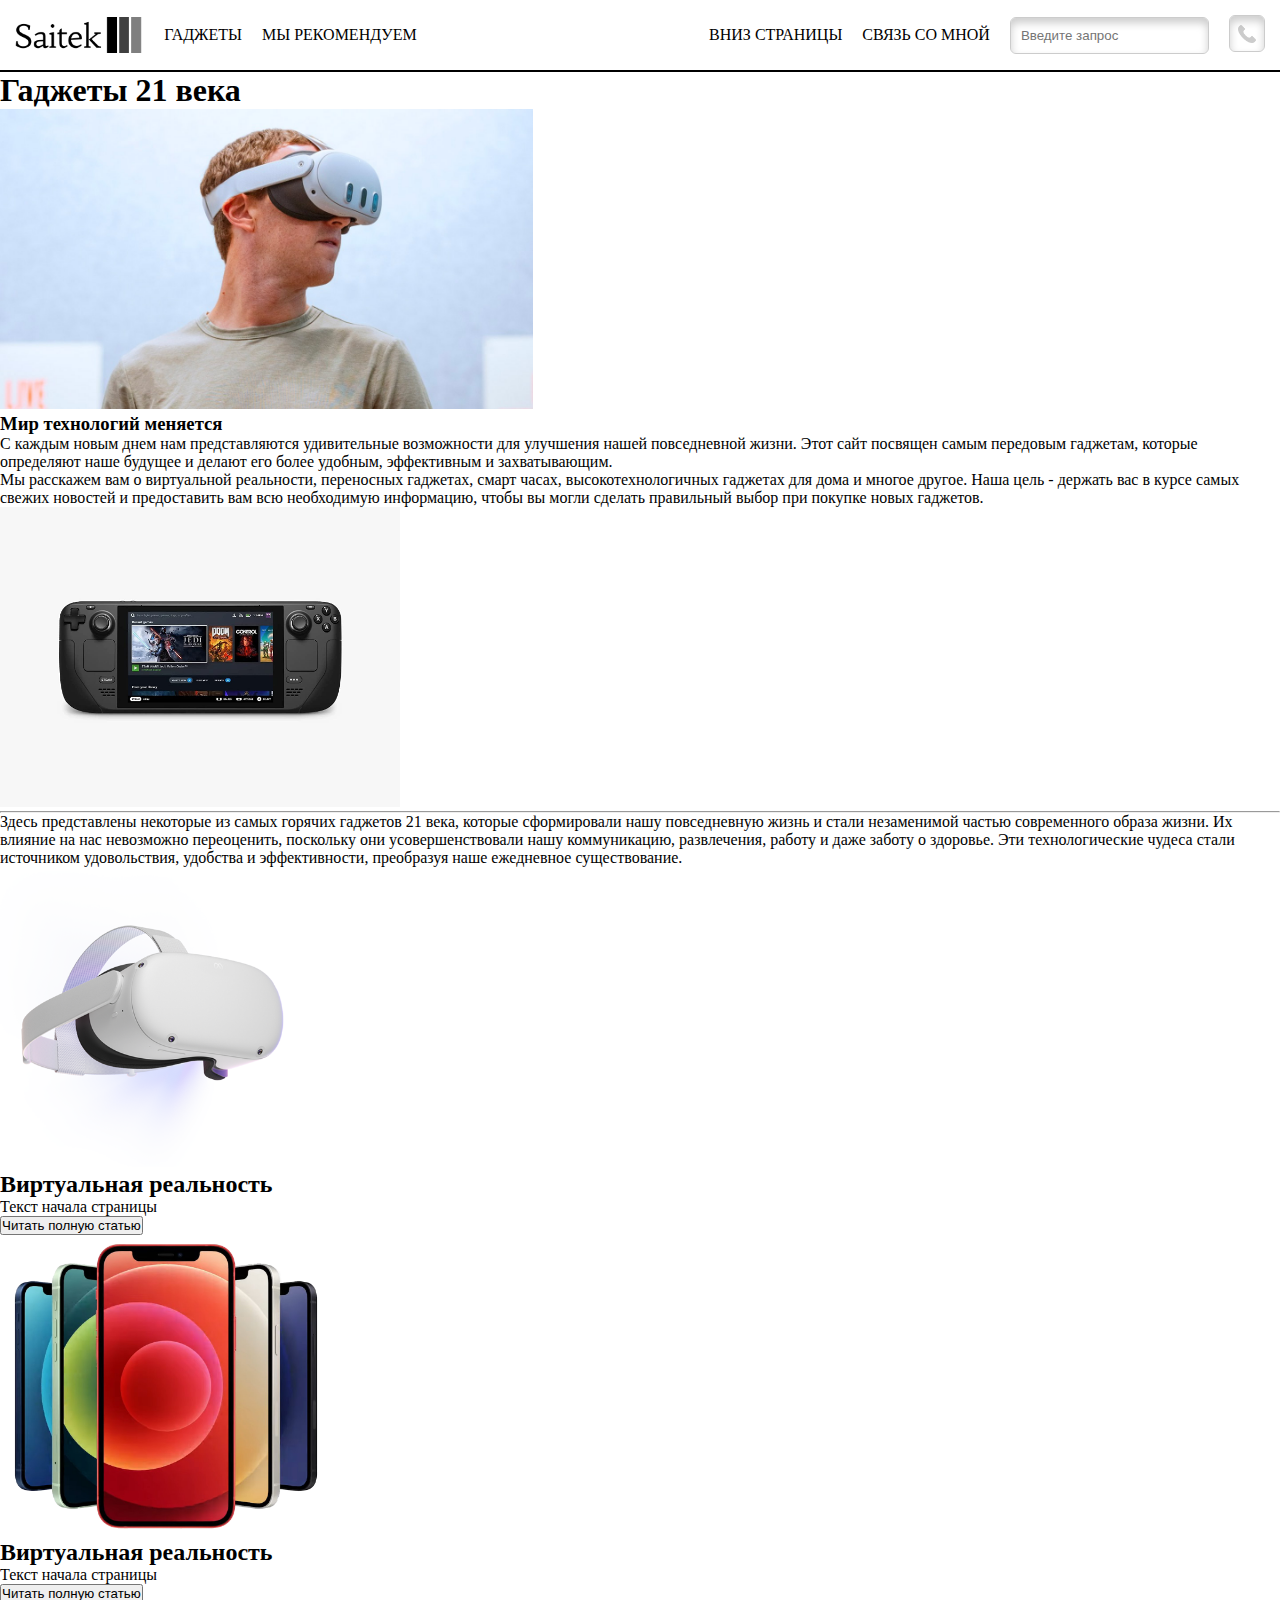
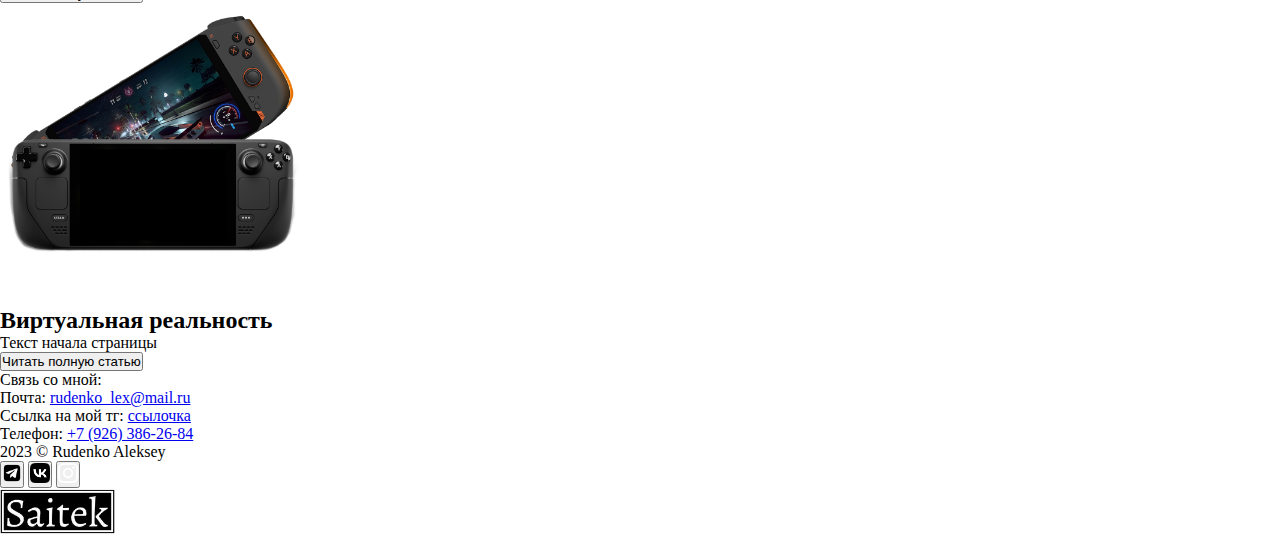
==== index.html @ 36a04a13 "update" ====
<!DOCTYPE html>
<html lang="en">
<head>
    <meta charset="UTF-8">
    <meta name="viewport" content="width=device-width, initial-scale=1.0">
    <title>Моя веб-страница</title>
    <link rel="icon" type="image" href="./assets/image/saitekLogo/favicon.webp">
    <link rel="stylesheet" href="./assets/styles/main.css">
</head>
<body>
    <header>
        <div>
            <img src="./assets/image/saitekLogo/saitekLogo.webp" alt = "saitekLogo">
            <nav>
                <ul>
                    <li><a href="#">Гаджеты</a></li>
                    <li><a href="#Recomendation">Мы рекомендуем</a></li>
                </ul>
            </nav>
        </div>
        <div>
            <nav>
                <ul>
                    <li><a href="#Footer">Вниз страницы</a></li>
                    <li><a href="#About">Связь со мной</a></li>
                    <li>
                        <form>
                            <label for="search"></label>
                            <input type="text" placeholder="Введите запрос">
                        </form>
                    </li>
                    <li><button><a href="tel:+79263862684"><img src="./assets/image/hrefLogo/phoneIco.png" alt="telIco" height="25"></a></button></li>
                </ul>
            </nav>
        </div>
    </header>

    <main>
        <h1>Гаджеты 21 века</h1>
        <div>
            <img src = "./assets/image/cukerberg.jpg" alt="cukerberg oculus quest 3" height="300">
            <h3>Мир технологий меняется</h3>
            <p>C каждым новым днем нам представляются
                удивительные возможности для улучшения нашей 
                повседневной жизни. Этот сайт посвящен самым 
                передовым гаджетам, которые определяют наше 
                будущее и делают его более удобным, эффективным 
                и захватывающим.</p>
        </div>

        <div>
            
            <p><nobr>Мы расскажем </nobr>вам о виртуальной реальности, 
                переносных гаджетах, смарт часах,  
                высокотехнологичных гаджетах для дома и многое 
                другое. Наша цель - держать вас в курсе самых свежих 
                новостей и предоставить вам всю необходимую 
                информацию, чтобы вы могли сделать правильный 
                выбор при покупке новых гаджетов.</p>
            <img src = "./assets/image/steamDeck.jpg" alt="cukerberg oculus quest 3" height="300">
        </div>

        <hr>

        <div>
            <a name="Recomendation"></a>
            <p>
                Здесь представлены некоторые из самых горячих гаджетов 21 века, которые сформировали нашу повседневную 
                жизнь и стали незаменимой частью современного образа жизни. Их влияние на нас невозможно переоценить, 
                поскольку они усовершенствовали нашу коммуникацию, развлечения, работу и даже заботу о здоровье. Эти 
                технологические чудеса стали источником удовольствия, удобства и эффективности, преобразуя наше ежедневное 
                существование.
            </p>
        </div>

        <div>
            <div class="panel">
                <img src="./assets/image/oculus-quest-2-png.png" alt="" height="300">
                <h2>Виртуальная реальность</h2>
                <p>Текст начала страницы</p>
                <button>
                    <p>Читать полную статью</p>
                </button>
            </div>

            <div class="panel">
                <img src="./assets/image/Apple-iPhone-12-Transparent.png" alt="" height="300">
                <h2>Виртуальная реальность</h2>
                <p>Текст начала страницы</p>
                <button>
                    <p>Читать полную статью</p>
                </button>
            </div>

            <div class="panel">
                <img src="./assets/image/steamDeck2.png" alt="" height="300">
                <h2>Виртуальная реальность</h2>
                <p>Текст начала страницы</p>
                <button>
                    <p>Читать полную статью</p>
                </button>
            </div>
        </div>
    </main>

    <footer>
        <div>
            <p><a name="About">Связь со мной:</a></p>
            <p>Почта: <a href="mailto:rudenko_lex@mail.ru">rudenko_lex@mail.ru</a></p>
            <p>Ссылка на мой тг: <a href="https://google.com"> ссылочка</a></p>
            <p>Телефон: <a href="tel:+79263862684">+7 (926) 386-26-84</a></p>
            <a name="Footer">2023 &copy; Rudenko Aleksey</a>
        </div>
        <div>
            <div>
                <button><img src="./assets/image/hrefLogo/tgLogo.png" alt="tg" height="20"></button>
                <button><img src="./assets/image/hrefLogo/vkLogo.png" alt="vk" height="20"></button>
                <button><img src="./assets/image/hrefLogo/instLogo.png" alt="inst" height="20"></button>
            </div>
            <img src="./assets/image/saitekLogo/saitekLogo2.webp" alt="logoSaitek" height="47">
        </div>
    </footer>
</body>
</html>
---- assets/styles/main.css ----
*{
    padding: 0;
    margin: 0;
}

body{
    background-color: white;
}

header > div > nav > ul > li > a:hover {
    color: purple;
    
}

header > div > img{
    height: 40px;
    transition: color 0.3s;
}

header{
    padding: 0.4cm;
    border-bottom: 2px solid black;
    display: flex;
    align-items: center;
    justify-content: space-between;
    font-family: 'Dela Gothic One';
}

header > div:first-child{
    align-items: center;
    display: flex;
    align-items: center;
    gap: 20px;
}

header > div:first-child > nav{
    align-items: center;
    display: flex;
    align-items: center;
    gap: 20px;
}

header > div > nav > ul {
    list-style-type: none;
    display: flex;
    align-items: center;
    gap: 20px;

}

header > div > nav > ul > li > a{
    display: block;
    text-decoration: none;
    text-transform: uppercase;
    color: black;
    
}

header > div > nav > ul > li > button {
    height: 37px;
    background-color: white;
    display: inline-block;
    border: 1px solid #ccc;
    border-radius: 6px;
    box-sizing: border-box;

    box-shadow: 0 5px 8px 0 rgba(0, 0, 0, 0.2) inset;
}

header > div > nav > ul > li > form > input{
    padding: 10px 10px;
    display: inline-block;
    border: 1px solid #ccc;
    border-radius: 6px;
    box-sizing: border-box;

    box-shadow: 0 5px 8px 0 rgba(0, 0, 0, 0.2) inset;
    
    
}

header > div > nav > ul > li > button > a > img{
    padding: 8px;
    height: 18px;
    opacity: 20%;
    display: flex;
    align-items: center;
}
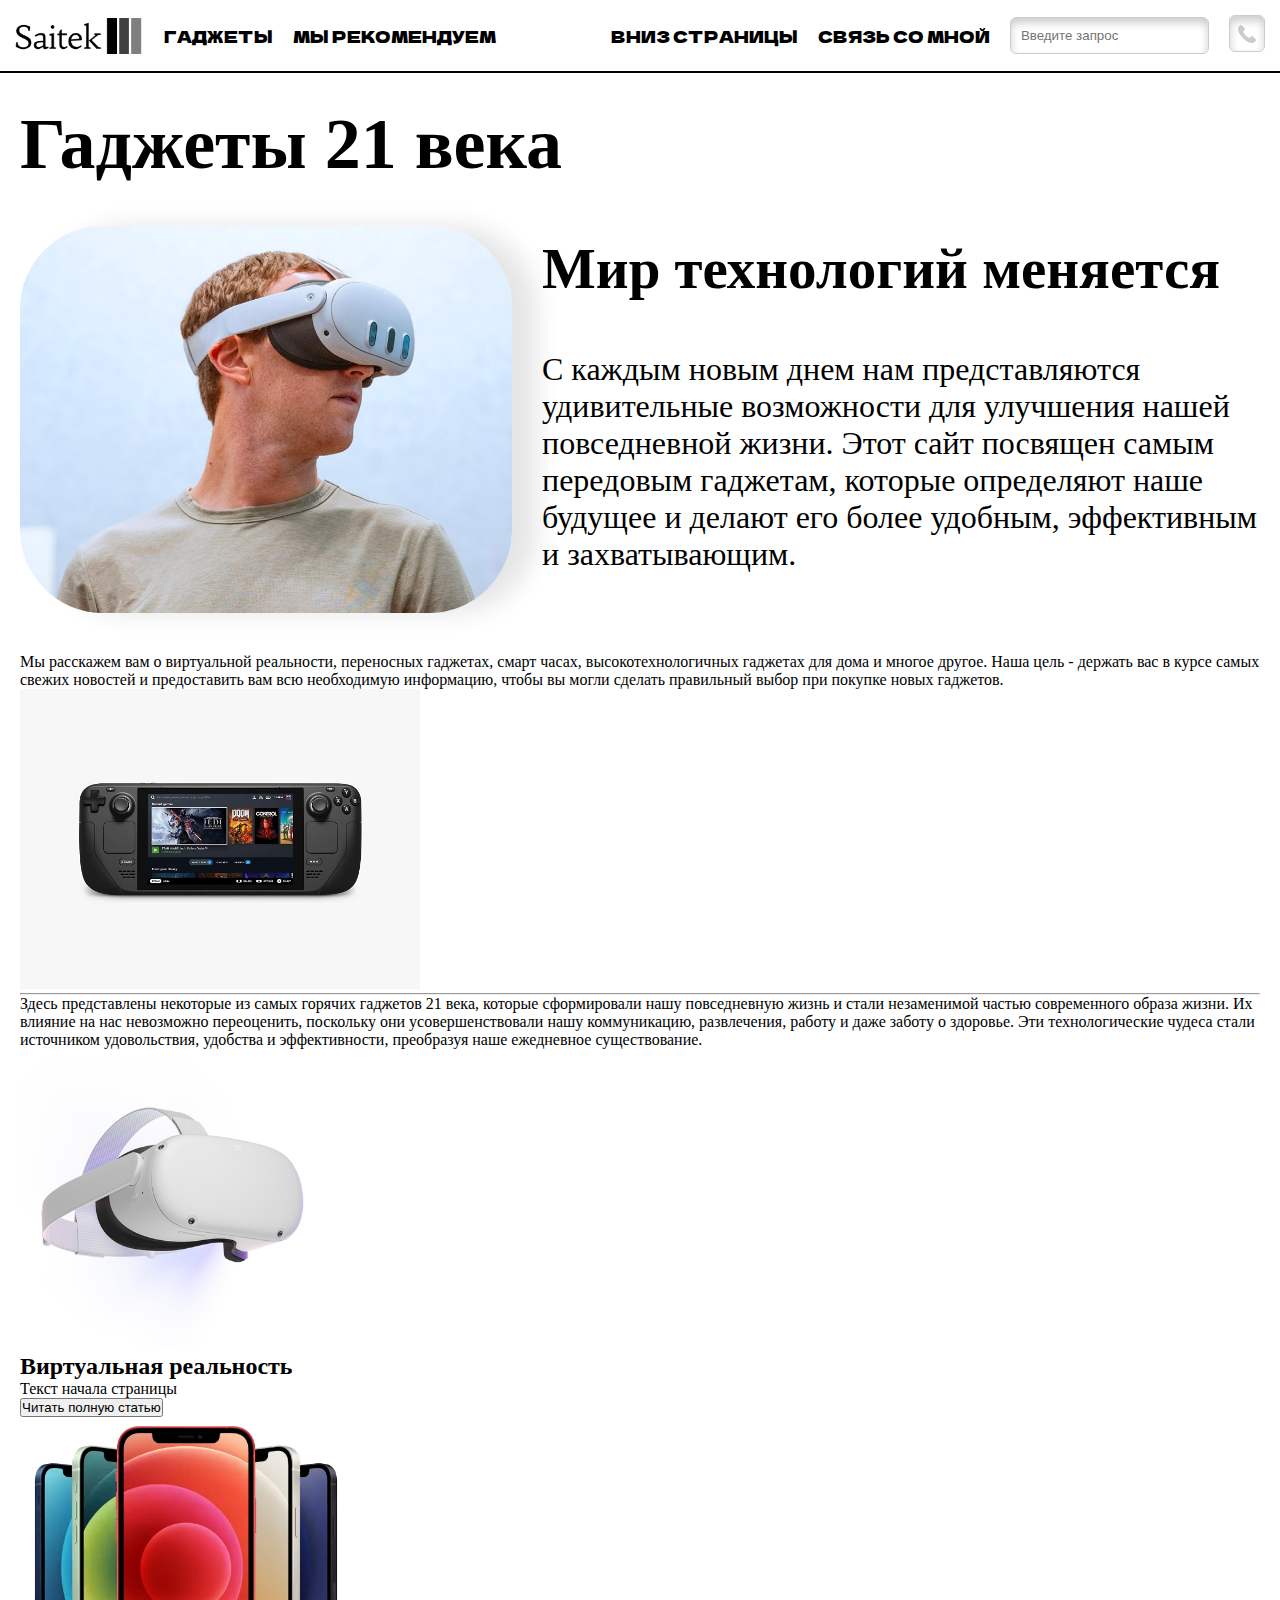
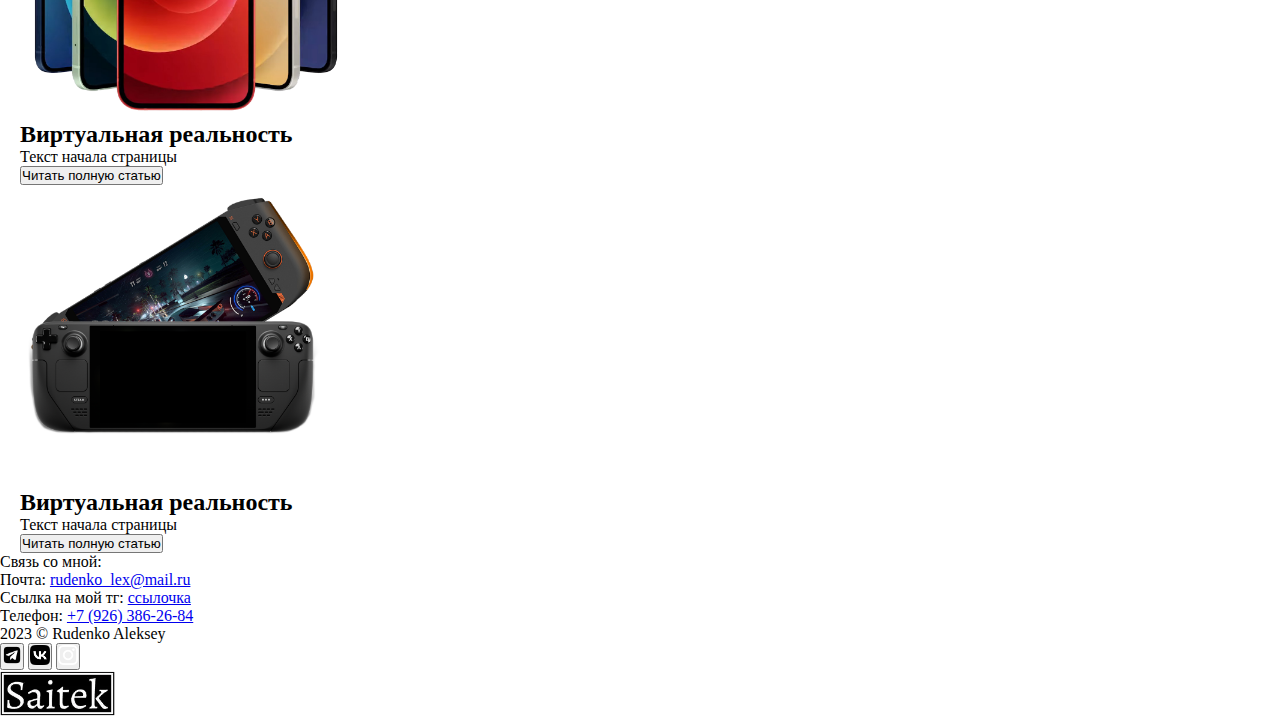
==== commit d815dc08: "update" ====
--- a/index.html
+++ b/index.html
@@ -6,6 +6,12 @@
     <title>Моя веб-страница</title>
     <link rel="icon" type="image" href="./assets/image/saitekLogo/favicon.webp">
     <link rel="stylesheet" href="./assets/styles/main.css">
+    <link rel="preconnect" href="https://fonts.googleapis.com">
+<link rel="preconnect" href="https://fonts.gstatic.com" crossorigin>
+<link href="https://fonts.googleapis.com/css2?family=Sofia+Sans+Condensed:ital,wght@0,600;1,900;1,1000&display=swap" rel="stylesheet">
+<link rel="preconnect" href="https://fonts.googleapis.com">
+<link rel="preconnect" href="https://fonts.gstatic.com" crossorigin>
+<link href="https://fonts.googleapis.com/css2?family=Dela+Gothic+One&family=Sofia+Sans+Condensed:ital,wght@0,600;1,900;1,1000&display=swap" rel="stylesheet">
 </head>
 <body>
     <header>
@@ -37,18 +43,21 @@
 
     <main>
         <h1>Гаджеты 21 века</h1>
-        <div>
+        <div class="first">
             <img src = "./assets/image/cukerberg.jpg" alt="cukerberg oculus quest 3" height="300">
-            <h3>Мир технологий меняется</h3>
-            <p>C каждым новым днем нам представляются
+            <div>
+                <h3>Мир технологий меняется</h3>
+                <p>C каждым новым днем нам представляются
                 удивительные возможности для улучшения нашей 
                 повседневной жизни. Этот сайт посвящен самым 
                 передовым гаджетам, которые определяют наше 
                 будущее и делают его более удобным, эффективным 
                 и захватывающим.</p>
+            </div>
+            
         </div>
 
-        <div>
+        <div class="second">
             
             <p><nobr>Мы расскажем </nobr>вам о виртуальной реальности, 
                 переносных гаджетах, смарт часах,  
--- a/assets/styles/main.css
+++ b/assets/styles/main.css
@@ -1,4 +1,3 @@
-
 
 *{
     padding: 0;
@@ -88,3 +87,47 @@
     display: flex;
     align-items: center;
 }
+
+main {
+    padding-top: 30px;
+    margin-left: auto;
+    margin-right: auto;
+    width: 1240px;
+}
+
+main > h1 {
+    padding-bottom: 40px;
+    font-size: 72px;
+}
+
+.first {
+    display: flex;
+    justify-content: space-between;
+    gap: 30px;
+    
+    padding-bottom: 40px;
+}
+
+.first > img {
+    object-fit:cover;
+    width:492px;
+    height:387px;
+    border-radius: 83px;
+
+    box-shadow: 25px 0px 25px 0 rgba(0, 0, 0, 0.1);
+}
+
+.first > div{
+    display: table-column;
+    justify-content:center;
+}
+
+.first > div > h3 {
+    font-size: 57px;
+    padding-bottom: 50px;
+    padding-top: 10px;
+}
+
+.first > div > p {
+    font-size: 32px;
+}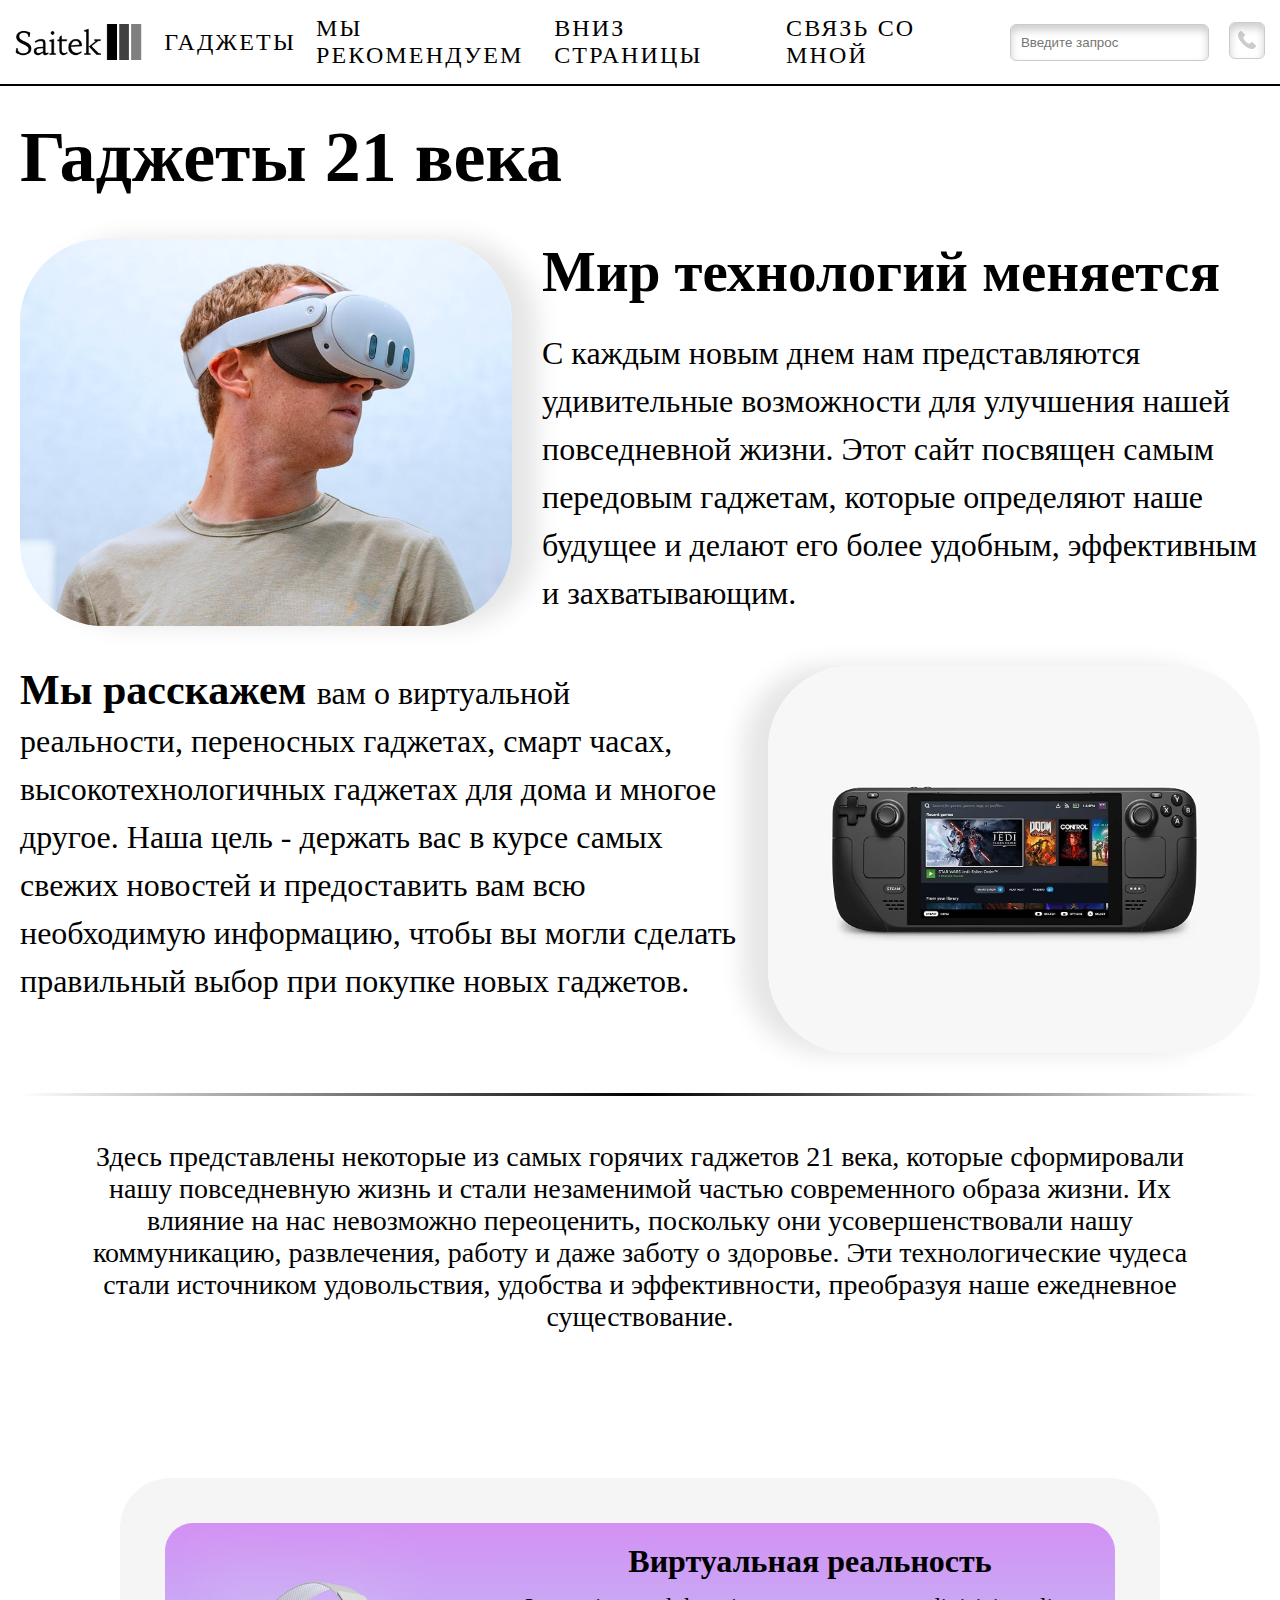
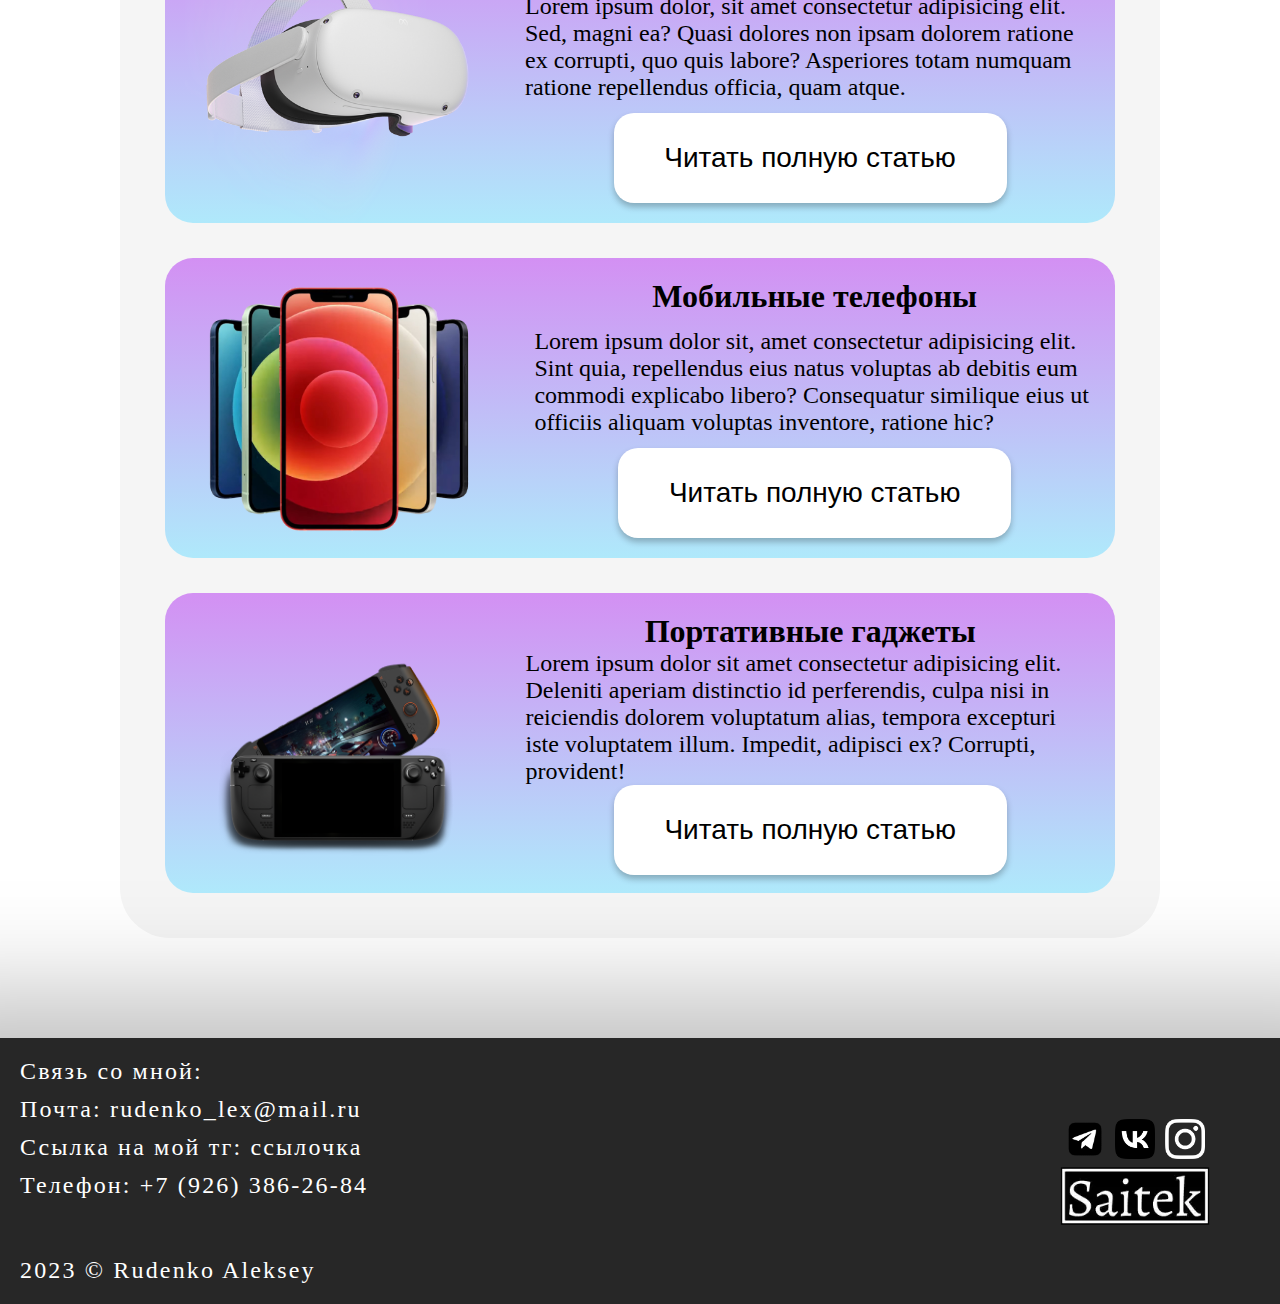
==== commit 32c5b444: "123" ====
--- a/index.html
+++ b/index.html
@@ -71,7 +71,7 @@
 
         <hr>
 
-        <div>
+        <div class="recomendation">
             <a name="Recomendation"></a>
             <p>
                 Здесь представлены некоторые из самых горячих гаджетов 21 века, которые сформировали нашу повседневную 
@@ -82,45 +82,57 @@
             </p>
         </div>
 
-        <div>
+        <div class="panels">
             <div class="panel">
                 <img src="./assets/image/oculus-quest-2-png.png" alt="" height="300">
-                <h2>Виртуальная реальность</h2>
-                <p>Текст начала страницы</p>
-                <button>
-                    <p>Читать полную статью</p>
-                </button>
+                <div>
+                    <h2>Виртуальная реальность</h2>
+                    <p>Lorem ipsum dolor, sit amet consectetur adipisicing elit. Sed, magni ea? Quasi dolores non ipsam dolorem ratione ex corrupti, quo quis labore? Asperiores totam numquam ratione repellendus officia, quam atque.</p>
+                    <button>
+                        <p>Читать полную статью</p>
+                    </button>
+                </div>
+                
             </div>
 
             <div class="panel">
-                <img src="./assets/image/Apple-iPhone-12-Transparent.png" alt="" height="300">
-                <h2>Виртуальная реальность</h2>
-                <p>Текст начала страницы</p>
-                <button>
-                    <p>Читать полную статью</p>
-                </button>
+                <img src="./assets/image/Apple-iPhone-12-Transparent.png" alt="" height="300" style="margin-bottom: 20px;">
+                <div>
+                    <h2>Мобильные телефоны</h2>
+                    <p>Lorem ipsum dolor sit, amet consectetur adipisicing elit. Sint quia, repellendus eius natus voluptas ab debitis eum commodi explicabo libero? Consequatur similique eius ut officiis aliquam voluptas inventore, ratione hic?</p>
+                    <button>
+                        <p>Читать полную статью</p>
+                    </button>
+                </div>
+                
+                
             </div>
 
             <div class="panel">
                 <img src="./assets/image/steamDeck2.png" alt="" height="300">
-                <h2>Виртуальная реальность</h2>
-                <p>Текст начала страницы</p>
-                <button>
-                    <p>Читать полную статью</p>
-                </button>
+                <div>
+                    <h2>Портативные гаджеты</h2>
+                    <p>Lorem ipsum dolor sit amet consectetur adipisicing elit. Deleniti aperiam distinctio id perferendis, culpa nisi in reiciendis dolorem voluptatum alias, tempora excepturi iste voluptatem illum. Impedit, adipisci ex? Corrupti, provident!</p>
+                    <button>
+                        <p>Читать полную статью</p>
+                    </button>
+                </div>
+                
             </div>
         </div>
     </main>
 
     <footer>
-        <div>
-            <p><a name="About">Связь со мной:</a></p>
-            <p>Почта: <a href="mailto:rudenko_lex@mail.ru">rudenko_lex@mail.ru</a></p>
-            <p>Ссылка на мой тг: <a href="https://google.com"> ссылочка</a></p>
-            <p>Телефон: <a href="tel:+79263862684">+7 (926) 386-26-84</a></p>
+        <div class="aboutMe">
+            <ul>
+                <p><a name="About">Связь со мной:</a></p>
+                <li><p>Почта: <a href="mailto:rudenko_lex@mail.ru">rudenko_lex@mail.ru</a></p></li>
+                <li><p>Ссылка на мой тг: <a href="https://google.com"> ссылочка</a></p></li>
+                <li><p>Телефон: <a href="tel:+79263862684">+7 (926) 386-26-84</a></p></li>
+            </ul>
             <a name="Footer">2023 &copy; Rudenko Aleksey</a>
         </div>
-        <div>
+        <div class="ssilki">
             <div>
                 <button><img src="./assets/image/hrefLogo/tgLogo.png" alt="tg" height="20"></button>
                 <button><img src="./assets/image/hrefLogo/vkLogo.png" alt="vk" height="20"></button>
--- a/assets/styles/main.css
+++ b/assets/styles/main.css
@@ -10,12 +10,11 @@
 
 header > div > nav > ul > li > a:hover {
     color: purple;
-    
+    transition: color 0.4s;
 }
 
 header > div > img{
     height: 40px;
-    transition: color 0.3s;
 }
 
 header{
@@ -100,7 +99,7 @@
     font-size: 72px;
 }
 
-.first {
+.first , .second{
     display: flex;
     justify-content: space-between;
     gap: 30px;
@@ -124,10 +123,179 @@
 
 .first > div > h3 {
     font-size: 57px;
+    padding-bottom: 25px;
+}
+
+.first > div > p {
+    font-size: 32px;
+    line-height:48px;
+} 
+
+.second > img {
+    object-fit:cover;
+    width:492px;
+    height:387px;
+    border-radius: 83px;
+
+    box-shadow: -25px 0px 25px 0 rgba(0, 0, 0, 0.1);
+}
+
+
+.second > div{
+    display: table-column;
+    justify-content:center;
+}
+
+.second > p > nobr {
+    font-size: 42px;
     padding-bottom: 50px;
     padding-top: 10px;
-}
-
-.first > div > p {
+    font-weight: bold;
+}
+
+.second > p {
     font-size: 32px;
-}+    line-height:48px;
+}
+
+hr{
+    height: 3px;
+    background: rgb(255,255,255);
+    background: linear-gradient(90deg, rgba(255,255,255,1) 0%, rgba(0,0,0,1) 50%, rgba(255,255,255,1) 100%);
+    border: 0;
+}
+
+.recomendation > p {
+    padding: 45px;
+    font-size: 28px;
+    text-align: center;
+}
+
+.panels {
+    background-color: whitesmoke;
+    border-radius: 50px;
+    padding: 45px;
+    display: flex;
+    flex-direction: column;
+    gap: 35px;
+    margin: 100px;
+}
+
+.panel {
+    background: rgb(175,233,251);
+    background: linear-gradient(0deg, rgba(175,233,251,1) 0%, rgba(211,144,243,1) 100%);
+    border-radius: 28px;
+    display: flex;
+    gap: 20px;
+    height: 300px;
+    
+}
+
+.panel > div {
+    display: flex;
+    flex-direction: column;
+    justify-content: space-between;
+    align-items: center;
+    padding: 20px;
+
+}
+
+.panel > div > button {
+    width: 393px;
+    height: 90px;
+    flex-shrink: 0;
+    border-radius: 20px;
+    background: #FFF;
+    box-shadow: 0px 4px 6px 0px rgba(0, 0, 0, 0.25);
+    border: none;
+}
+
+.panel > div > button > p{
+    font-size: 28px;
+}
+
+.panel > div > h2{
+    font-size: 32px;
+}
+
+.panel > div > p{
+    font-size: 24px;
+}
+
+.panel > img {
+    padding-left: 20px;
+}
+
+footer {
+    height: 226px;
+    flex-shrink: 0;
+    background: #272727;
+    box-shadow: 0px 61px 100px 104px rgba(0, 0, 0, 0.25); 
+    display: flex;
+    justify-content: space-between;  
+    padding: 20px;
+}
+
+.aboutMe {
+    width: 600px;
+    display: flex;
+    flex-direction: column;
+    justify-content: space-between;
+}
+
+.aboutMe > ul {
+    list-style-type: none;
+    display: flex;
+    flex-direction: column;
+    justify-content: space-between;
+    gap: 11px;
+}
+
+footer p , a {
+    color: white;
+    text-decoration: none;
+    color: #FFF;
+    font-family: Times New Roman;
+    font-size: 24px;
+    font-style: normal;
+    font-weight: 400;
+    letter-spacing: 2.16px;
+}
+
+.ssilki {
+    align-self: center;
+    width: 150px;
+    display: flex;
+    flex-direction: column;
+    padding-right: 50px;
+}
+
+.ssilki > img {
+    width: 150px;
+    height: auto;
+    
+}
+
+.ssilki > div {
+    display: flex;
+    justify-content: space-between;
+}
+
+.ssilki > div > button  {
+    height: 50px;
+    width: 50px;
+    display: inline-block;
+    box-sizing: border-box;
+    background-color: #272727;
+    border: 0px solid #ccc;
+}
+
+.ssilki > div > button > img {
+    height: 40px;
+    width: 40px;
+}
+
+
+
+
+
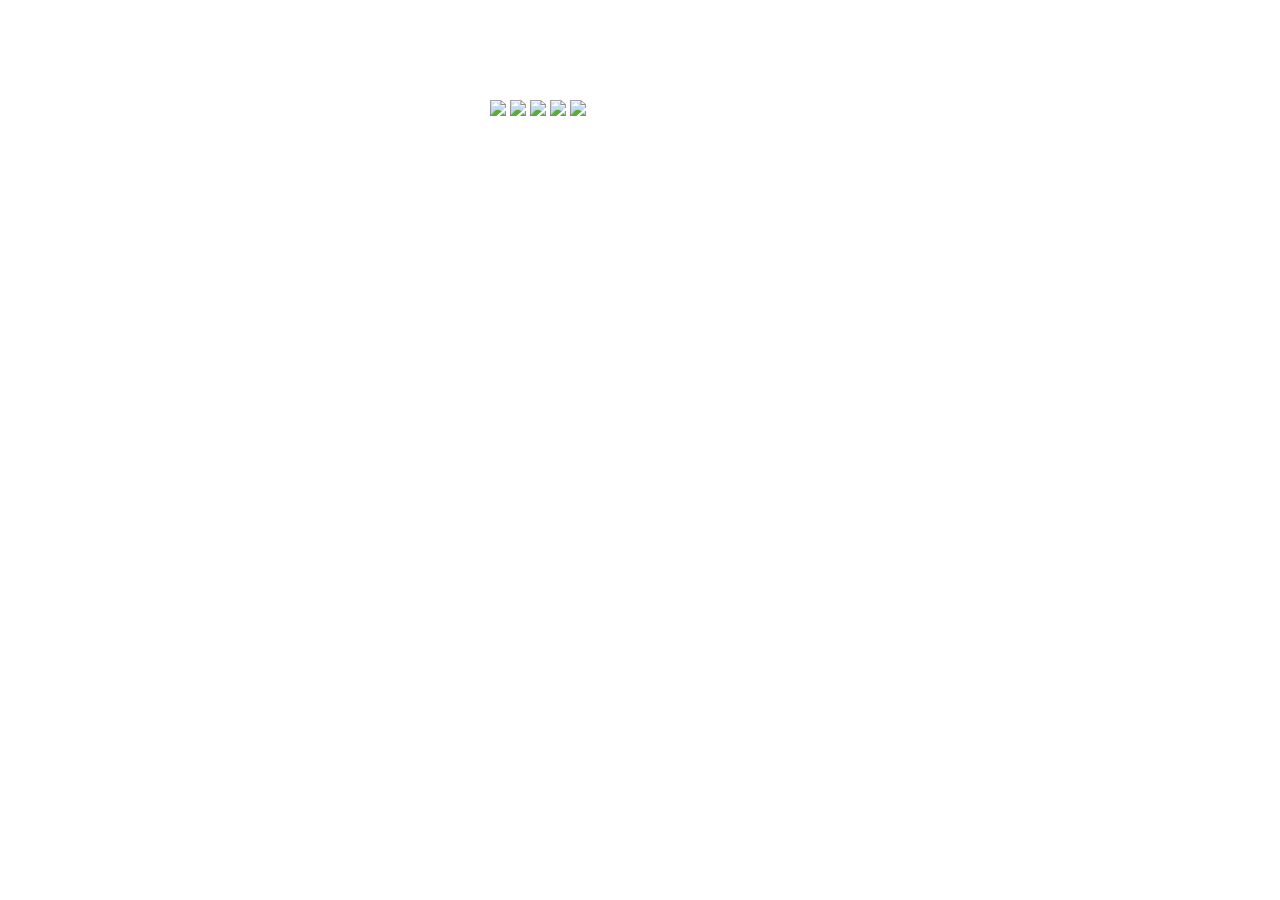
==== commit 48a42895: "123568" ====
--- a/index.html
+++ b/index.html
@@ -1,145 +1,22 @@
 <!DOCTYPE html>
-<html lang="en">
+<html lang="en" >
+
 <head>
-    <meta charset="UTF-8">
-    <meta name="viewport" content="width=device-width, initial-scale=1.0">
-    <title>Моя веб-страница</title>
-    <link rel="icon" type="image" href="./assets/image/saitekLogo/favicon.webp">
-    <link rel="stylesheet" href="./assets/styles/main.css">
-    <link rel="preconnect" href="https://fonts.googleapis.com">
-<link rel="preconnect" href="https://fonts.gstatic.com" crossorigin>
-<link href="https://fonts.googleapis.com/css2?family=Sofia+Sans+Condensed:ital,wght@0,600;1,900;1,1000&display=swap" rel="stylesheet">
-<link rel="preconnect" href="https://fonts.googleapis.com">
-<link rel="preconnect" href="https://fonts.gstatic.com" crossorigin>
-<link href="https://fonts.googleapis.com/css2?family=Dela+Gothic+One&family=Sofia+Sans+Condensed:ital,wght@0,600;1,900;1,1000&display=swap" rel="stylesheet">
+  <meta charset="UTF-8">
+  <title>CodePen - Expanding Gallery View</title>
+  <link rel="stylesheet" href="assets/styles/gallery.css">
 </head>
+
 <body>
-    <header>
-        <div>
-            <img src="./assets/image/saitekLogo/saitekLogo.webp" alt = "saitekLogo">
-            <nav>
-                <ul>
-                    <li><a href="#">Гаджеты</a></li>
-                    <li><a href="#Recomendation">Мы рекомендуем</a></li>
-                </ul>
-            </nav>
-        </div>
-        <div>
-            <nav>
-                <ul>
-                    <li><a href="#Footer">Вниз страницы</a></li>
-                    <li><a href="#About">Связь со мной</a></li>
-                    <li>
-                        <form>
-                            <label for="search"></label>
-                            <input type="text" placeholder="Введите запрос">
-                        </form>
-                    </li>
-                    <li><button><a href="tel:+79263862684"><img src="./assets/image/hrefLogo/phoneIco.png" alt="telIco" height="25"></a></button></li>
-                </ul>
-            </nav>
-        </div>
-    </header>
-
-    <main>
-        <h1>Гаджеты 21 века</h1>
-        <div class="first">
-            <img src = "./assets/image/cukerberg.jpg" alt="cukerberg oculus quest 3" height="300">
-            <div>
-                <h3>Мир технологий меняется</h3>
-                <p>C каждым новым днем нам представляются
-                удивительные возможности для улучшения нашей 
-                повседневной жизни. Этот сайт посвящен самым 
-                передовым гаджетам, которые определяют наше 
-                будущее и делают его более удобным, эффективным 
-                и захватывающим.</p>
-            </div>
-            
-        </div>
-
-        <div class="second">
-            
-            <p><nobr>Мы расскажем </nobr>вам о виртуальной реальности, 
-                переносных гаджетах, смарт часах,  
-                высокотехнологичных гаджетах для дома и многое 
-                другое. Наша цель - держать вас в курсе самых свежих 
-                новостей и предоставить вам всю необходимую 
-                информацию, чтобы вы могли сделать правильный 
-                выбор при покупке новых гаджетов.</p>
-            <img src = "./assets/image/steamDeck.jpg" alt="cukerberg oculus quest 3" height="300">
-        </div>
-
-        <hr>
-
-        <div class="recomendation">
-            <a name="Recomendation"></a>
-            <p>
-                Здесь представлены некоторые из самых горячих гаджетов 21 века, которые сформировали нашу повседневную 
-                жизнь и стали незаменимой частью современного образа жизни. Их влияние на нас невозможно переоценить, 
-                поскольку они усовершенствовали нашу коммуникацию, развлечения, работу и даже заботу о здоровье. Эти 
-                технологические чудеса стали источником удовольствия, удобства и эффективности, преобразуя наше ежедневное 
-                существование.
-            </p>
-        </div>
-
-        <div class="panels">
-            <div class="panel">
-                <img src="./assets/image/oculus-quest-2-png.png" alt="" height="300">
-                <div>
-                    <h2>Виртуальная реальность</h2>
-                    <p>Lorem ipsum dolor, sit amet consectetur adipisicing elit. Sed, magni ea? Quasi dolores non ipsam dolorem ratione ex corrupti, quo quis labore? Asperiores totam numquam ratione repellendus officia, quam atque.</p>
-                    <button>
-                        <p>Читать полную статью</p>
-                    </button>
-                </div>
-                
-            </div>
-
-            <div class="panel">
-                <img src="./assets/image/Apple-iPhone-12-Transparent.png" alt="" height="300" style="margin-bottom: 20px;">
-                <div>
-                    <h2>Мобильные телефоны</h2>
-                    <p>Lorem ipsum dolor sit, amet consectetur adipisicing elit. Sint quia, repellendus eius natus voluptas ab debitis eum commodi explicabo libero? Consequatur similique eius ut officiis aliquam voluptas inventore, ratione hic?</p>
-                    <button>
-                        <p>Читать полную статью</p>
-                    </button>
-                </div>
-                
-                
-            </div>
-
-            <div class="panel">
-                <img src="./assets/image/steamDeck2.png" alt="" height="300">
-                <div>
-                    <h2>Портативные гаджеты</h2>
-                    <p>Lorem ipsum dolor sit amet consectetur adipisicing elit. Deleniti aperiam distinctio id perferendis, culpa nisi in reiciendis dolorem voluptatum alias, tempora excepturi iste voluptatem illum. Impedit, adipisci ex? Corrupti, provident!</p>
-                    <button>
-                        <p>Читать полную статью</p>
-                    </button>
-                </div>
-                
-            </div>
-        </div>
-    </main>
-
-    <footer>
-        <div class="aboutMe">
-            <ul>
-                <p><a name="About">Связь со мной:</a></p>
-                <li><p>Почта: <a href="mailto:rudenko_lex@mail.ru">rudenko_lex@mail.ru</a></p></li>
-                <li><p>Ссылка на мой тг: <a href="https://google.com"> ссылочка</a></p></li>
-                <li><p>Телефон: <a href="tel:+79263862684">+7 (926) 386-26-84</a></p></li>
-            </ul>
-            <a name="Footer">2023 &copy; Rudenko Aleksey</a>
-        </div>
-        <div class="ssilki">
-            <div>
-                <button><img src="./assets/image/hrefLogo/tgLogo.png" alt="tg" height="20"></button>
-                <button><img src="./assets/image/hrefLogo/vkLogo.png" alt="vk" height="20"></button>
-                <button><img src="./assets/image/hrefLogo/instLogo.png" alt="inst" height="20"></button>
-            </div>
-            <img src="./assets/image/saitekLogo/saitekLogo2.webp" alt="logoSaitek" height="47">
-        </div>
-    </footer>
+<!-- partial:index.partial.html -->
+<div class="gallery">
+  <img src="https://source.unsplash.com/random/600x600?bear,seed=0"/>
+  <img src="https://source.unsplash.com/random/600x600?bear,seed=100"/>
+  <img src="https://source.unsplash.com/random/600x600?bear,seed=200"/>
+  <img src="https://source.unsplash.com/random/600x600?bear,seed=300"/>
+  <img src="https://source.unsplash.com/random/600x600?bear,seed=400"/>
+</div>
+<!-- partial -->
+  
 </body>
-</html>+</html>
--- a/assets/styles/gallery.css
+++ b/assets/styles/gallery.css
@@ -0,0 +1,101 @@
+
+.gallery{
+    position:relative;
+    width:300px;
+    height:200px;
+    transform-style:preserve-3d;
+    animation:rotate 60s linear infinite;
+    margin: auto;
+    margin-top: 100px;
+    margin-bottom: 100px;
+  }
+  
+  @keyframes rotate{
+    from{
+      transform:perspective(1200px) rotateY(0deg);
+    }
+    
+    to{
+      transform:perspective(1200px) rotateY(360deg);
+    }
+  }
+  
+  .gallery span{
+    position:absolute;
+    width:100%;
+    height:100%;
+    transform-origin:center;
+    transform-style:preserve-3d;
+    transform:rotateY(calc(var(--i) * 45deg)) translateZ(380px);
+    
+  }
+  
+  .gallery span img{
+    position:absolute;
+    width:100%;
+    height:100%;
+    object-fit:cover;
+    border-radius: 20px;
+    border: 1px solid black;
+  }
+
+@media (max-width: 1100px) {
+  .gallery{
+    display: flex;
+    animation: none;
+    padding: 10px;
+    width: 100%;
+  }
+
+  .gallery span {
+    display: block;
+    position: relative;
+    border-radius: 2px;
+    transform: none;
+  }
+
+  .gallery span img{
+    position:absolute;
+    width:100%;
+    height:100%;
+    object-fit: cover;
+    border-radius: 5px;
+    border: 1px solid black;
+  }
+
+  :root {
+    --magnifier: 6;
+    --gap: 1vmin;
+    --transition: 0.5s;
+  }
+  
+  .gallery {
+    animation: none;
+    width: 80vw;
+    height: 50vmin;
+    display: flex;
+    align-items: center;
+    justify-content: center;
+    gap: var(--gap);
+  }
+  
+  .gallery span {
+    --brightness: 0.75;
+    --grayscale: 1;
+    transition: flex var(--transition), filter var(--transition);
+    height: 100%;
+    filter: grayscale(var(--grayscale)) brightness(var(--brightness));
+    -o-object-fit: cover;
+       object-fit: cover;
+    overflow: hidden;
+    flex: 1;
+  }
+  
+  .gallery span:hover {
+    --brightness: 1.15;
+    --grayscale: 0;
+    flex: var(--magnifier);
+  }
+}
+
+
